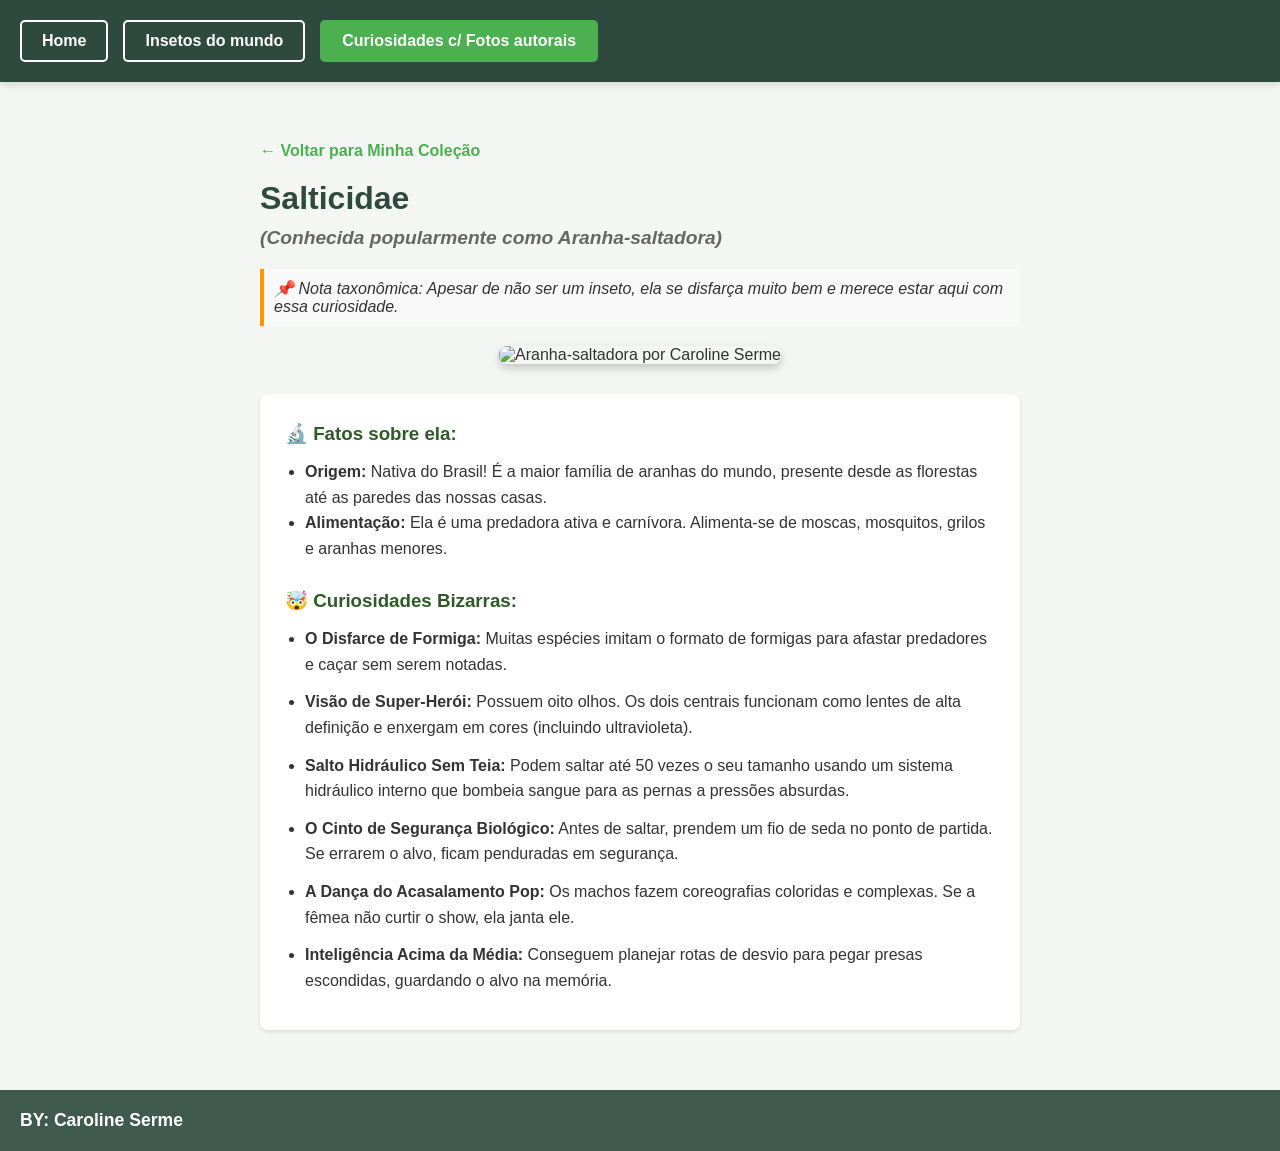
==== aranha-saltadora.html @ 3a116468 "Add aranha-saltadora.html with spider details This HTML file provides detailed information about the" ====
<!DOCTYPE html>
<html lang="pt-BR">
<head>
    <meta charset="UTF-8">
    <meta name="viewport" content="width=device-width, initial-scale=1.0">
    <title>BioInsetos - Salticidae</title>
    <link rel="stylesheet" href="style.css.css">
</head>
<body>
    <a href="#conteudo-principal" class="skip-link">Pular para o conteúdo principal</a>
    <header>
        <nav class="nav-container">
            <a href="index.html" class="nav-item">Home</a>
            <a href="insetos.html" class="nav-item">Insetos do mundo</a>
            <a href="curiosidades2.html" class="nav-item active">Curiosidades c/ Fotos autorais</a>
        </nav>
    </header>
    <main id="conteudo-principal">
        <div style="max-width: 800px; margin: 0 auto; padding: 20px;">
            <a href="curiosidades2.html" style="color: #4CAF50; text-decoration: none; font-weight: bold; display: inline-block; margin-bottom: 20px;">← Voltar para Minha Coleção</a>
            <h1 class="page-title" style="text-align: left; margin-bottom: 10px;">Salticidae</h1>
            <h2 style="font-size: 1.2rem; color: #666; font-style: italic; margin-bottom: 20px;">(Conhecida popularmente como Aranha-saltadora)</h2>
            <div style="background-color: #f9f9f9; padding: 10px; border-left: 4px solid #ff9800; margin-bottom: 20px; font-style: italic;">
                📌 Nota taxonômica: Apesar de não ser um inseto, ela se disfarça muito bem e merece estar aqui com essa curiosidade.
            </div>
            <div style="text-align: center; margin-bottom: 30px;">
                <img src="imagens/autoral5.jpg" alt="Aranha-saltadora por Caroline Serme" style="max-width: 100%; height: auto; border-radius: 8px; box-shadow: 0 4px 8px rgba(0,0,0,0.2);">
            </div>
            <div style="background: #fff; padding: 25px; border-radius: 8px; box-shadow: 0 2px 4px rgba(0,0,0,0.1); color: #333; line-height: 1.6;">
                <h3 style="color: #2E5A27; margin-bottom: 10px;">🔬 Fatos sobre ela:</h3>
                <ul style="margin-bottom: 25px; padding-left: 20px;">
                    <li><strong>Origem:</strong> Nativa do Brasil! É a maior família de aranhas do mundo, presente desde as florestas até as paredes das nossas casas.</li>
                    <li><strong>Alimentação:</strong> Ela é uma predadora ativa e carnívora. Alimenta-se de moscas, mosquitos, grilos e aranhas menores.</li>
                </ul>
                <h3 style="color: #2E5A27; margin-bottom: 10px;">🤯 Curiosidades Bizarras:</h3>
                <ul style="padding-left: 20px;">
                    <li style="margin-bottom: 12px;"><strong>O Disfarce de Formiga:</strong> Muitas espécies imitam o formato de formigas para afastar predadores e caçar sem serem notadas.</li>
                    <li style="margin-bottom: 12px;"><strong>Visão de Super-Herói:</strong> Possuem oito olhos. Os dois centrais funcionam como lentes de alta definição e enxergam em cores (incluindo ultravioleta).</li>
                    <li style="margin-bottom: 12px;"><strong>Salto Hidráulico Sem Teia:</strong> Podem saltar até 50 vezes o seu tamanho usando um sistema hidráulico interno que bombeia sangue para as pernas a pressões absurdas.</li>
                    <li style="margin-bottom: 12px;"><strong>O Cinto de Segurança Biológico:</strong> Antes de saltar, prendem um fio de seda no ponto de partida. Se errarem o alvo, ficam penduradas em segurança.</li>
                    <li style="margin-bottom: 12px;"><strong>A Dança do Acasalamento Pop:</strong> Os machos fazem coreografias coloridas e complexas. Se a fêmea não curtir o show, ela janta ele.</li>
                    <li style="margin-bottom: 12px;"><strong>Inteligência Acima da Média:</strong> Conseguem planejar rotas de desvio para pegar presas escondidas, guardando o alvo na memória.</li>
                </ul>
            </div>
        </div>
    </main>
    <footer><p>BY: Caroline Serme</p></footer>
</body>
</html>
---- style.css.css ----
/* --- 1. CONFIGURAÇÕES GLOBAIS E MODELO DE CAIXA --- */
* {
    margin: 0;
    padding: 0;
    box-sizing: border-box;
    font-family: Arial, sans-serif;
}

body {
    display: flex;
    flex-direction: column;
    min-height: 100vh;
    background-color: #f4f6f4;
    color: #333;
}

/* --- 2. ACESSIBILIDADE (LINK SKIP TO MAIN) --- */
.skip-link {
    position: absolute;
    top: -100px;
    left: 20px;
    background: #4CAF50;
    color: white;
    padding: 12px;
    z-index: 100;
    text-decoration: none;
    font-weight: bold;
    border-radius: 4px;
    transition: top 0.3s ease;
}
.skip-link:focus {
    top: 20px;
}

/* --- 3. MENU DE NAVEGAÇÃO ATRAENTE COM FLEXBOX --- */
header {
    background-color: #2e4a3f;
    padding: 20px;
    box-shadow: 0 4px 6px rgba(0,0,0,0.1);
}

.nav-container {
    display: flex;
    justify-content: flex-start;
    gap: 15px;
}

.nav-item {
    text-decoration: none;
    color: #fff;
    padding: 10px 20px;
    border: 2px solid #fff;
    border-radius: 5px;
    font-weight: bold;
    transition: all 0.3s ease;
}

.nav-item:hover {
    background-color: #fff;
    color: #2e4a3f;
    transform: translateY(-3px);
}

.nav-item.active {
    background-color: #4CAF50;
    border-color: #4CAF50;
}

/* --- 4. CONFIGURAÇÃO DA TELA INICIAL (IMAGEM DE FUNDO) --- */
body.home-page {
    background: linear-gradient(rgba(0,0,0,0.4), rgba(0,0,0,0.4)), url('imagens/fundo-home.jpg') no-repeat center center fixed;
    background-size: cover;
}

/* --- 5. ESTRUTURA DO CONTEÚDO PRINCIPAL --- */
main {
    flex: 1;
    padding: 40px 20px;
    max-width: 1200px;
    margin: 0 auto;
    width: 100%;
}

.page-title {
    text-align: center;
    margin-bottom: 10px;
    color: #2e4a3f;
}

.page-subtitle {
    text-align: center;
    margin-bottom: 40px;
    color: #666;
}

/* --- 6. APLICAÇÃO DO CSS GRID PARA AS GALERIAS --- */
.gallery-grid {
    display: grid;
    grid-template-columns: repeat(3, 1fr); 
    gap: 30px;
}

.gallery-grid a:nth-child(4) {
    grid-column: 1 / 2;
}
.gallery-grid a:nth-child(5) {
    grid-column: 3 / 4;
}

@media (max-width: 900px) {
    .gallery-grid {
        grid-template-columns: repeat(2, 1fr); 
    }
    .gallery-grid a:nth-child(4), .gallery-grid a:nth-child(5) {
        grid-column: auto;
    }
}

/* --- 7. MODELO DE CAIXA E HOVER NAS IMAGENS --- */
.gallery-card {
    background: #fff;
    padding: 15px;
    border: 3px solid #2e4a3f;
    box-shadow: 0 4px 8px rgba(0,0,0,0.1);
    text-align: center;
    transition: transform 0.3s ease, box-shadow 0.3s ease;
}

.gallery-card:hover {
    transform: scale(1.05);
    box-shadow: 0 8px 16px rgba(0,0,0,0.2);
}

.gallery-img {
    width: 100%;
    height: 200px;
    object-fit: cover;
    margin-bottom: 10px;
}

/* --- 8. REQUISITO SELETOR AVANÇADO NTH-CHILD --- */
.gallery-grid a:nth-child(1) .gallery-img { border-radius: 30px 0 0 0; }
.gallery-grid a:nth-child(2) .gallery-img { border-radius: 0 30px 0 0; }
.gallery-grid a:nth-child(3) .gallery-img { border-radius: 0 0 30px 0; }
.gallery-grid a:nth-child(4) .gallery-img { border-radius: 0 0 0 30px; }
.gallery-grid a:nth-child(5) .gallery-img { border-radius: 20px 20px 20px 20px; }

.card-caption {
    font-weight: bold;
    color: #2e4a3f;
    display: block;
    margin-top: 5px;
}

/* --- 9. TELA DE CURIOSIDADES E DETALHES --- */
.info-section {
    background: #fff;
    padding: 30px;
    margin-bottom: 40px;
    border-left: 5px solid #4CAF50;
    border-radius: 4px;
    box-shadow: 0 2px 5px rgba(0,0,0,0.05);
}

.info-container {
    display: flex;
    gap: 20px;
    align-items: center;
    margin-top: 15px;
}

.info-img {
    width: 250px;
    height: 180px;
    object-fit: cover;
    border: 2px solid #ccc;
    padding: 5px;
    border-radius: 8px;
}

/* --- 10. RODAPÉ FIXO --- */
footer {
    padding: 20px;
    background-color: rgba(46, 74, 63, 0.9);
    color: #fff;
    font-weight: bold;
    font-size: 1.1rem;
    margin-top: auto;
}
.home-page footer {
    background-color: transparent; 
}
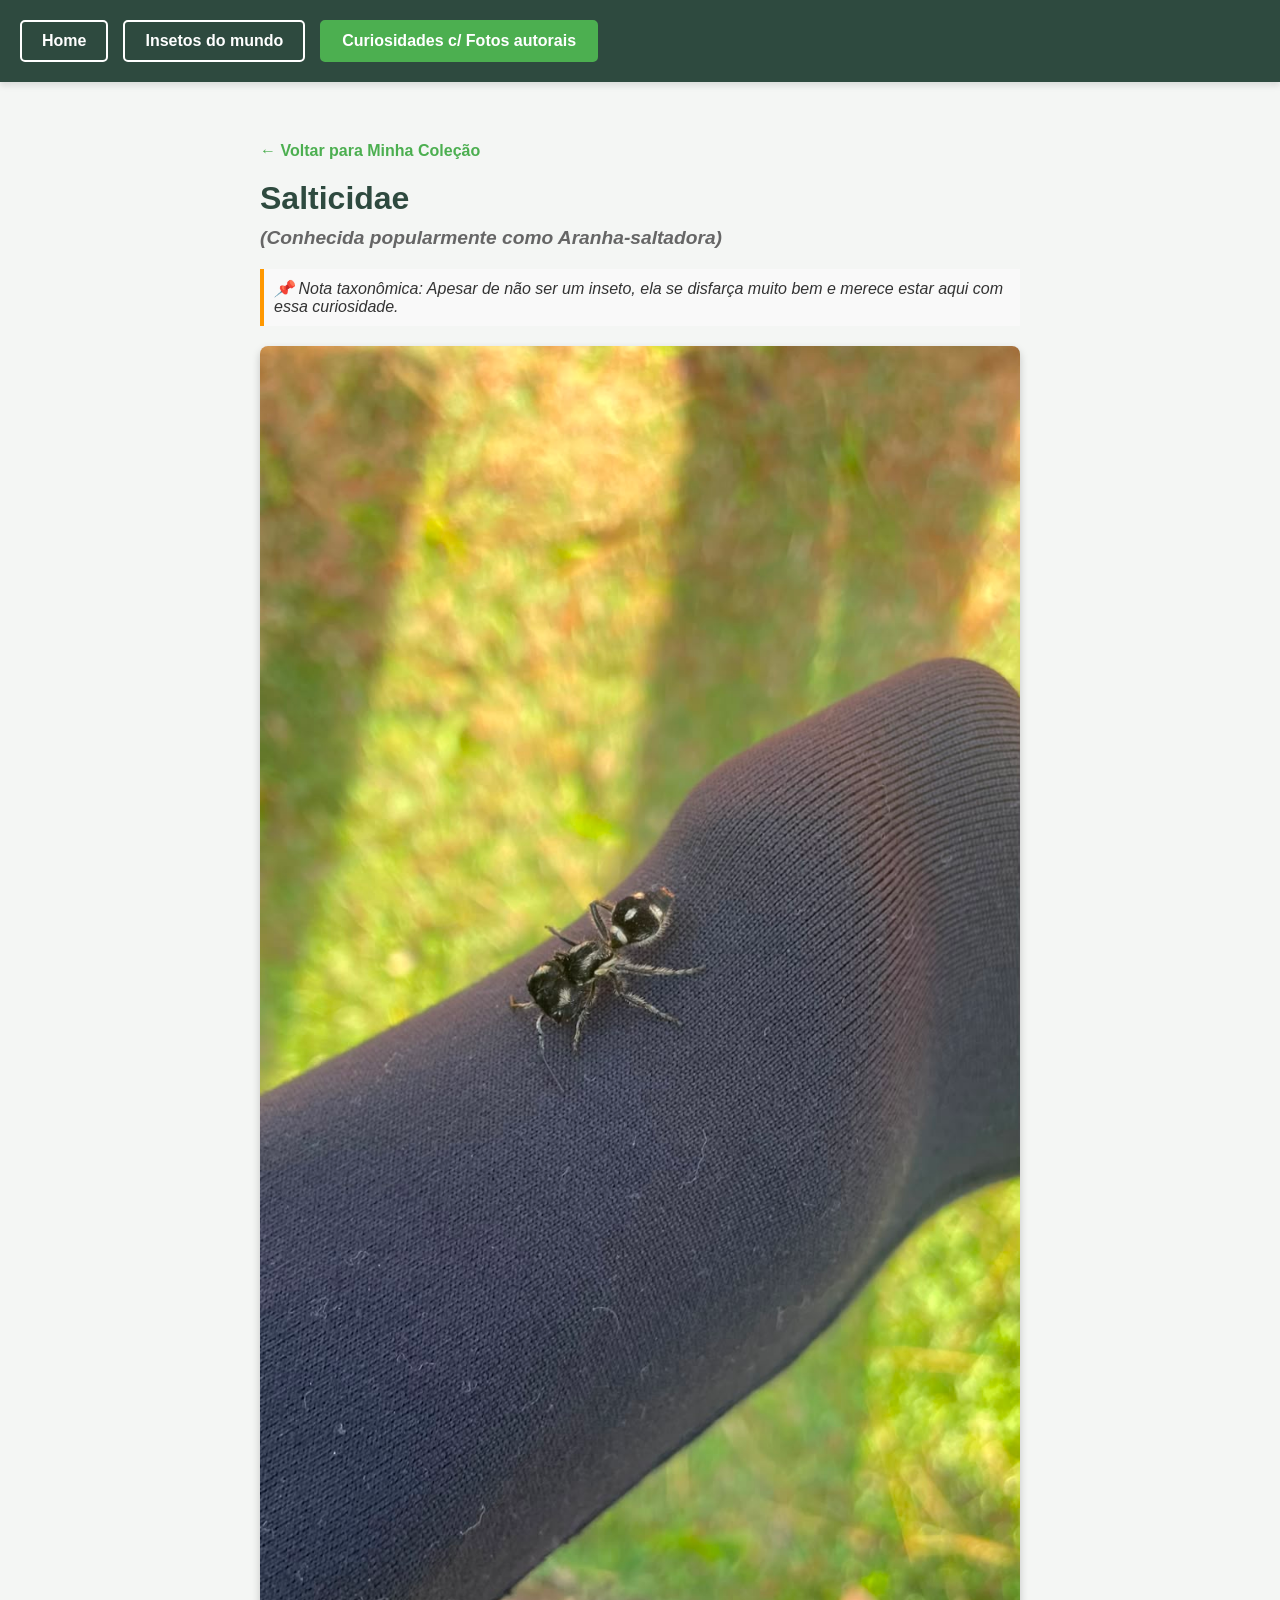
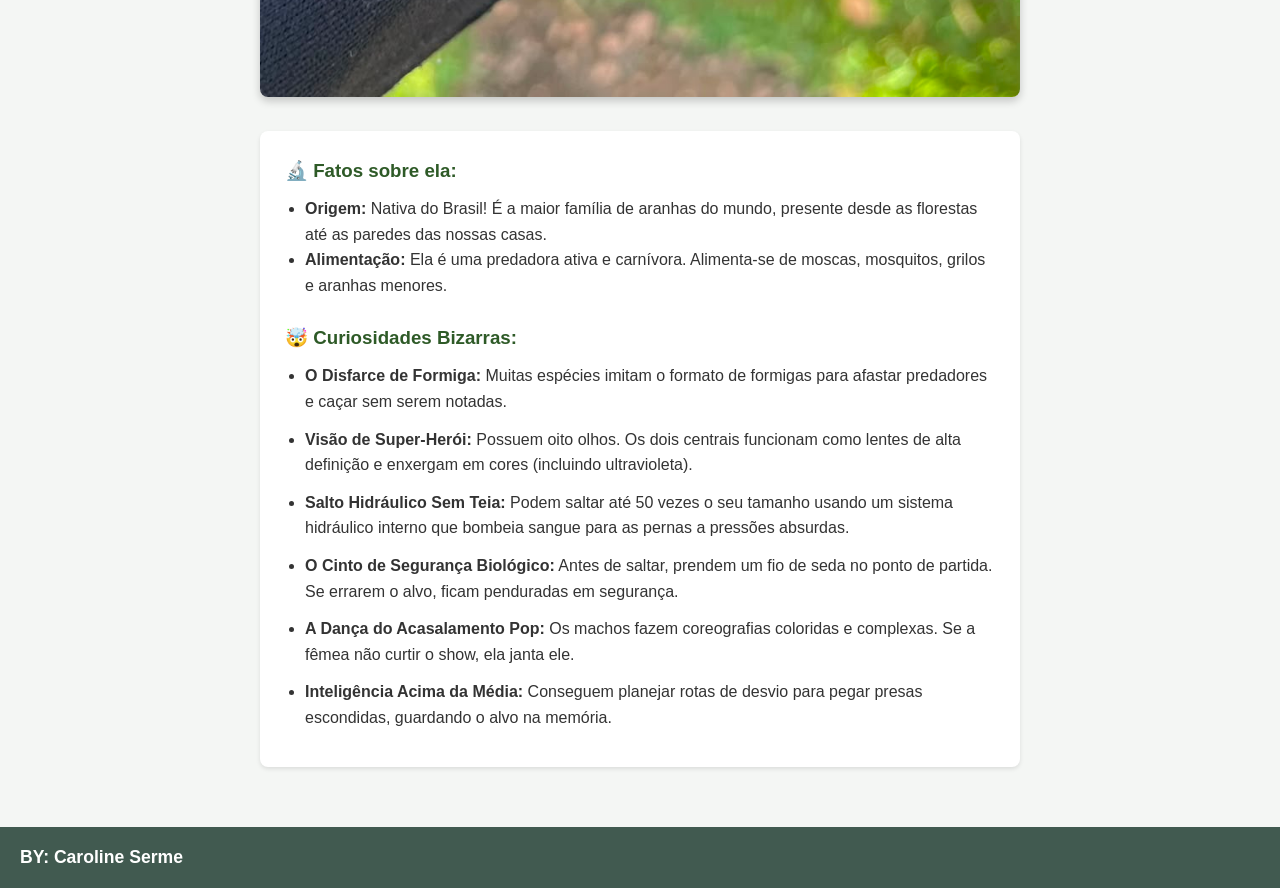
==== commit 84caba7c: "Fix image source extension in aranha-saltadora.html" ====
--- a/aranha-saltadora.html
+++ b/aranha-saltadora.html
@@ -24,7 +24,7 @@
                 📌 Nota taxonômica: Apesar de não ser um inseto, ela se disfarça muito bem e merece estar aqui com essa curiosidade.
             </div>
             <div style="text-align: center; margin-bottom: 30px;">
-                <img src="imagens/autoral5.jpg" alt="Aranha-saltadora por Caroline Serme" style="max-width: 100%; height: auto; border-radius: 8px; box-shadow: 0 4px 8px rgba(0,0,0,0.2);">
+                <img src="imagens/autoral5.jpg.jpeg" alt="Aranha-saltadora por Caroline Serme" style="max-width: 100%; height: auto; border-radius: 8px; box-shadow: 0 4px 8px rgba(0,0,0,0.2);">
             </div>
             <div style="background: #fff; padding: 25px; border-radius: 8px; box-shadow: 0 2px 4px rgba(0,0,0,0.1); color: #333; line-height: 1.6;">
                 <h3 style="color: #2E5A27; margin-bottom: 10px;">🔬 Fatos sobre ela:</h3>
